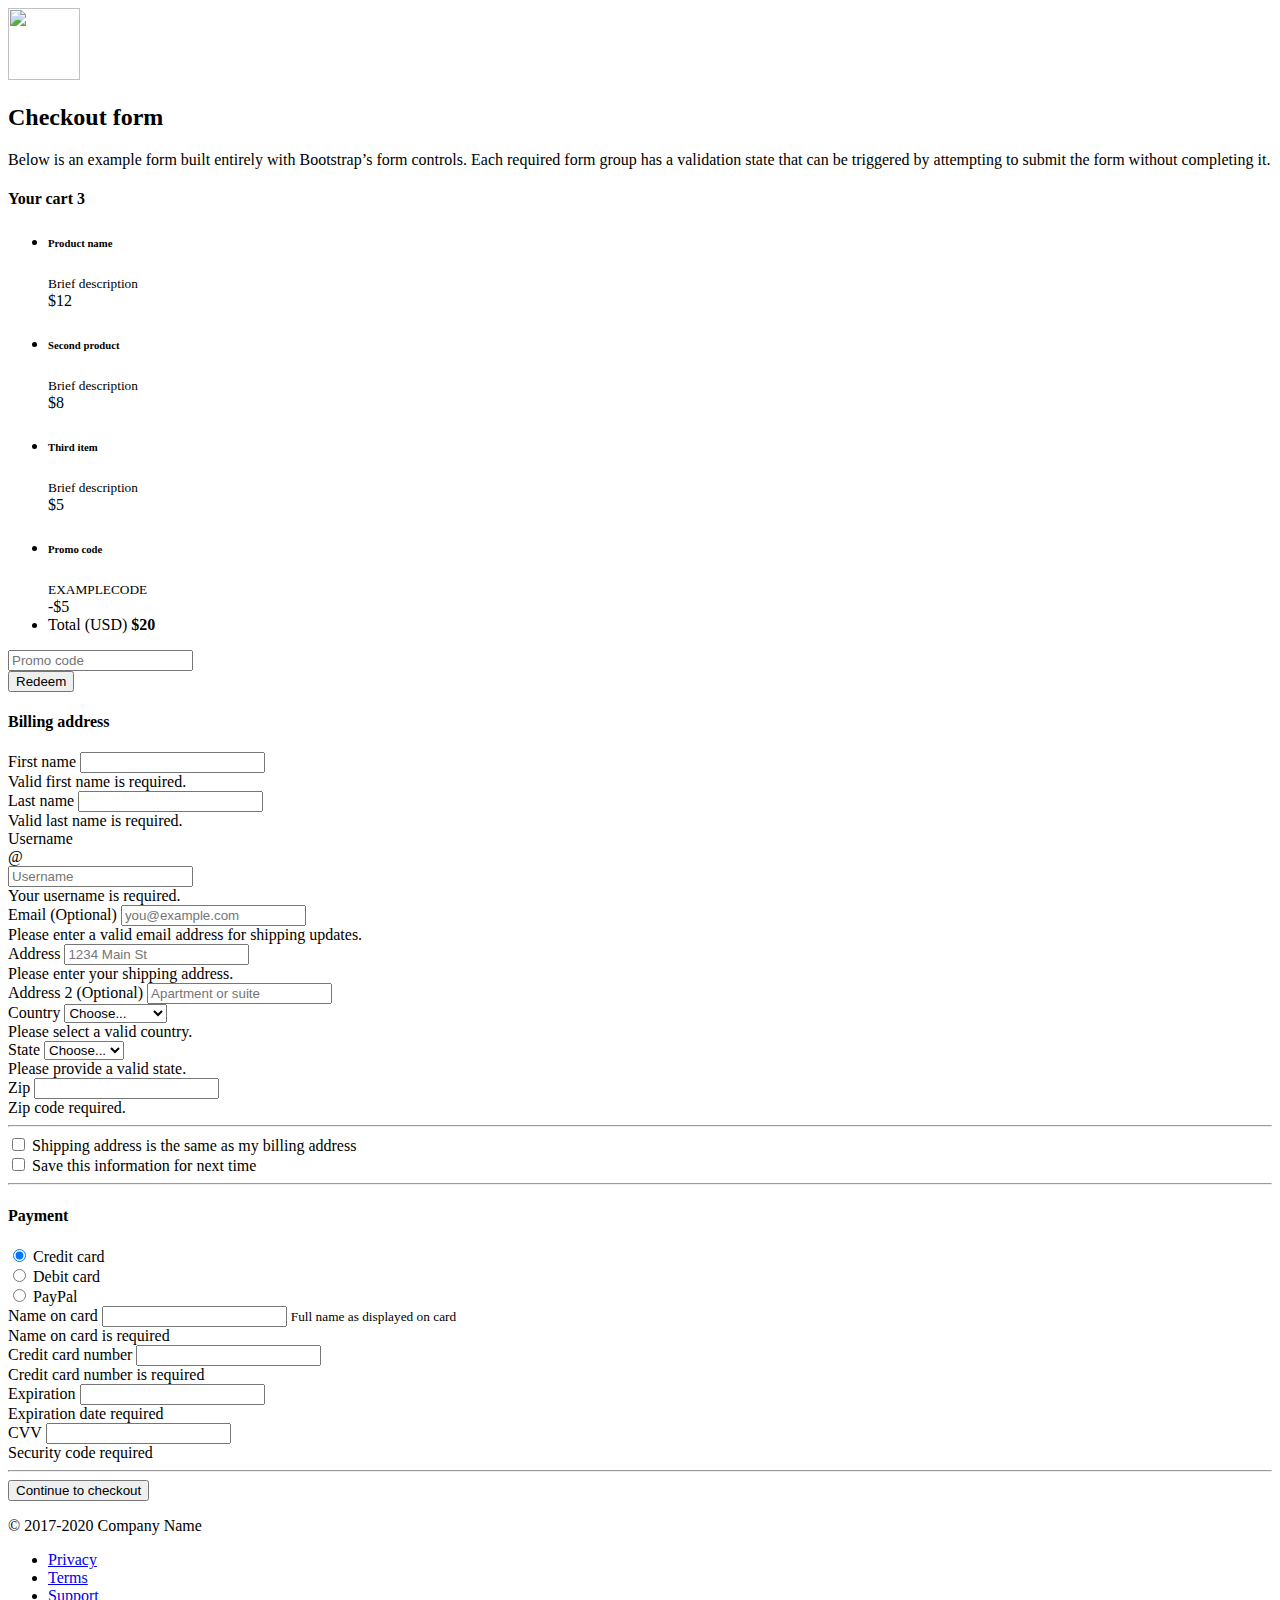
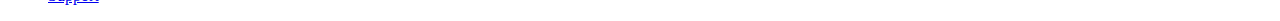
==== checkout/index.html @ 482634dd "Create index.html" ====
<!doctype html>
<html lang="en">
  <head>
    <meta charset="utf-8">
    <meta name="viewport" content="width=device-width, initial-scale=1, shrink-to-fit=no">
    <meta name="description" content="">
    <meta name="author" content="Mark Otto, Jacob Thornton, and Bootstrap contributors">
    <meta name="generator" content="Jekyll v4.1.1">
    <title>Checkout example · Bootstrap</title>

    <link rel="canonical" href="https://getbootstrap.com/docs/4.5/examples/checkout/">

    <!-- Bootstrap core CSS -->
<link href="../assets/dist/css/bootstrap.min.css" rel="stylesheet">

    <style>
      .bd-placeholder-img {
        font-size: 1.125rem;
        text-anchor: middle;
        -webkit-user-select: none;
        -moz-user-select: none;
        -ms-user-select: none;
        user-select: none;
      }

      @media (min-width: 768px) {
        .bd-placeholder-img-lg {
          font-size: 3.5rem;
        }
      }
    </style>
    <!-- Custom styles for this template -->
    <link href="form-validation.css" rel="stylesheet">
  </head>
  <body class="bg-light">
    <div class="container">
  <div class="py-5 text-center">
    <img class="d-block mx-auto mb-4" src="../assets/brand/bootstrap-solid.svg" alt="" width="72" height="72">
    <h2>Checkout form</h2>
    <p class="lead">Below is an example form built entirely with Bootstrap’s form controls. Each required form group has a validation state that can be triggered by attempting to submit the form without completing it.</p>
  </div>

  <div class="row">
    <div class="col-md-4 order-md-2 mb-4">
      <h4 class="d-flex justify-content-between align-items-center mb-3">
        <span class="text-muted">Your cart</span>
        <span class="badge badge-secondary badge-pill">3</span>
      </h4>
      <ul class="list-group mb-3">
        <li class="list-group-item d-flex justify-content-between lh-condensed">
          <div>
            <h6 class="my-0">Product name</h6>
            <small class="text-muted">Brief description</small>
          </div>
          <span class="text-muted">$12</span>
        </li>
        <li class="list-group-item d-flex justify-content-between lh-condensed">
          <div>
            <h6 class="my-0">Second product</h6>
            <small class="text-muted">Brief description</small>
          </div>
          <span class="text-muted">$8</span>
        </li>
        <li class="list-group-item d-flex justify-content-between lh-condensed">
          <div>
            <h6 class="my-0">Third item</h6>
            <small class="text-muted">Brief description</small>
          </div>
          <span class="text-muted">$5</span>
        </li>
        <li class="list-group-item d-flex justify-content-between bg-light">
          <div class="text-success">
            <h6 class="my-0">Promo code</h6>
            <small>EXAMPLECODE</small>
          </div>
          <span class="text-success">-$5</span>
        </li>
        <li class="list-group-item d-flex justify-content-between">
          <span>Total (USD)</span>
          <strong>$20</strong>
        </li>
      </ul>

      <form class="card p-2">
        <div class="input-group">
          <input type="text" class="form-control" placeholder="Promo code">
          <div class="input-group-append">
            <button type="submit" class="btn btn-secondary">Redeem</button>
          </div>
        </div>
      </form>
    </div>
    <div class="col-md-8 order-md-1">
      <h4 class="mb-3">Billing address</h4>
      <form class="needs-validation" novalidate>
        <div class="row">
          <div class="col-md-6 mb-3">
            <label for="firstName">First name</label>
            <input type="text" class="form-control" id="firstName" placeholder="" value="" required>
            <div class="invalid-feedback">
              Valid first name is required.
            </div>
          </div>
          <div class="col-md-6 mb-3">
            <label for="lastName">Last name</label>
            <input type="text" class="form-control" id="lastName" placeholder="" value="" required>
            <div class="invalid-feedback">
              Valid last name is required.
            </div>
          </div>
        </div>

        <div class="mb-3">
          <label for="username">Username</label>
          <div class="input-group">
            <div class="input-group-prepend">
              <span class="input-group-text">@</span>
            </div>
            <input type="text" class="form-control" id="username" placeholder="Username" required>
            <div class="invalid-feedback" style="width: 100%;">
              Your username is required.
            </div>
          </div>
        </div>

        <div class="mb-3">
          <label for="email">Email <span class="text-muted">(Optional)</span></label>
          <input type="email" class="form-control" id="email" placeholder="you@example.com">
          <div class="invalid-feedback">
            Please enter a valid email address for shipping updates.
          </div>
        </div>

        <div class="mb-3">
          <label for="address">Address</label>
          <input type="text" class="form-control" id="address" placeholder="1234 Main St" required>
          <div class="invalid-feedback">
            Please enter your shipping address.
          </div>
        </div>

        <div class="mb-3">
          <label for="address2">Address 2 <span class="text-muted">(Optional)</span></label>
          <input type="text" class="form-control" id="address2" placeholder="Apartment or suite">
        </div>

        <div class="row">
          <div class="col-md-5 mb-3">
            <label for="country">Country</label>
            <select class="custom-select d-block w-100" id="country" required>
              <option value="">Choose...</option>
              <option>United States</option>
            </select>
            <div class="invalid-feedback">
              Please select a valid country.
            </div>
          </div>
          <div class="col-md-4 mb-3">
            <label for="state">State</label>
            <select class="custom-select d-block w-100" id="state" required>
              <option value="">Choose...</option>
              <option>California</option>
            </select>
            <div class="invalid-feedback">
              Please provide a valid state.
            </div>
          </div>
          <div class="col-md-3 mb-3">
            <label for="zip">Zip</label>
            <input type="text" class="form-control" id="zip" placeholder="" required>
            <div class="invalid-feedback">
              Zip code required.
            </div>
          </div>
        </div>
        <hr class="mb-4">
        <div class="custom-control custom-checkbox">
          <input type="checkbox" class="custom-control-input" id="same-address">
          <label class="custom-control-label" for="same-address">Shipping address is the same as my billing address</label>
        </div>
        <div class="custom-control custom-checkbox">
          <input type="checkbox" class="custom-control-input" id="save-info">
          <label class="custom-control-label" for="save-info">Save this information for next time</label>
        </div>
        <hr class="mb-4">

        <h4 class="mb-3">Payment</h4>

        <div class="d-block my-3">
          <div class="custom-control custom-radio">
            <input id="credit" name="paymentMethod" type="radio" class="custom-control-input" checked required>
            <label class="custom-control-label" for="credit">Credit card</label>
          </div>
          <div class="custom-control custom-radio">
            <input id="debit" name="paymentMethod" type="radio" class="custom-control-input" required>
            <label class="custom-control-label" for="debit">Debit card</label>
          </div>
          <div class="custom-control custom-radio">
            <input id="paypal" name="paymentMethod" type="radio" class="custom-control-input" required>
            <label class="custom-control-label" for="paypal">PayPal</label>
          </div>
        </div>
        <div class="row">
          <div class="col-md-6 mb-3">
            <label for="cc-name">Name on card</label>
            <input type="text" class="form-control" id="cc-name" placeholder="" required>
            <small class="text-muted">Full name as displayed on card</small>
            <div class="invalid-feedback">
              Name on card is required
            </div>
          </div>
          <div class="col-md-6 mb-3">
            <label for="cc-number">Credit card number</label>
            <input type="text" class="form-control" id="cc-number" placeholder="" required>
            <div class="invalid-feedback">
              Credit card number is required
            </div>
          </div>
        </div>
        <div class="row">
          <div class="col-md-3 mb-3">
            <label for="cc-expiration">Expiration</label>
            <input type="text" class="form-control" id="cc-expiration" placeholder="" required>
            <div class="invalid-feedback">
              Expiration date required
            </div>
          </div>
          <div class="col-md-3 mb-3">
            <label for="cc-cvv">CVV</label>
            <input type="text" class="form-control" id="cc-cvv" placeholder="" required>
            <div class="invalid-feedback">
              Security code required
            </div>
          </div>
        </div>
        <hr class="mb-4">
        <button class="btn btn-primary btn-lg btn-block" type="submit">Continue to checkout</button>
      </form>
    </div>
  </div>

  <footer class="my-5 pt-5 text-muted text-center text-small">
    <p class="mb-1">&copy; 2017-2020 Company Name</p>
    <ul class="list-inline">
      <li class="list-inline-item"><a href="#">Privacy</a></li>
      <li class="list-inline-item"><a href="#">Terms</a></li>
      <li class="list-inline-item"><a href="#">Support</a></li>
    </ul>
  </footer>
</div>
<script src="https://code.jquery.com/jquery-3.5.1.slim.min.js" integrity="sha384-DfXdz2htPH0lsSSs5nCTpuj/zy4C+OGpamoFVy38MVBnE+IbbVYUew+OrCXaRkfj" crossorigin="anonymous"></script>
      <script>window.jQuery || document.write('<script src="../assets/js/vendor/jquery.slim.min.js"><\/script>')</script><script src="../assets/dist/js/bootstrap.bundle.min.js"></script>
        <script src="form-validation.js"></script></body>
</html>
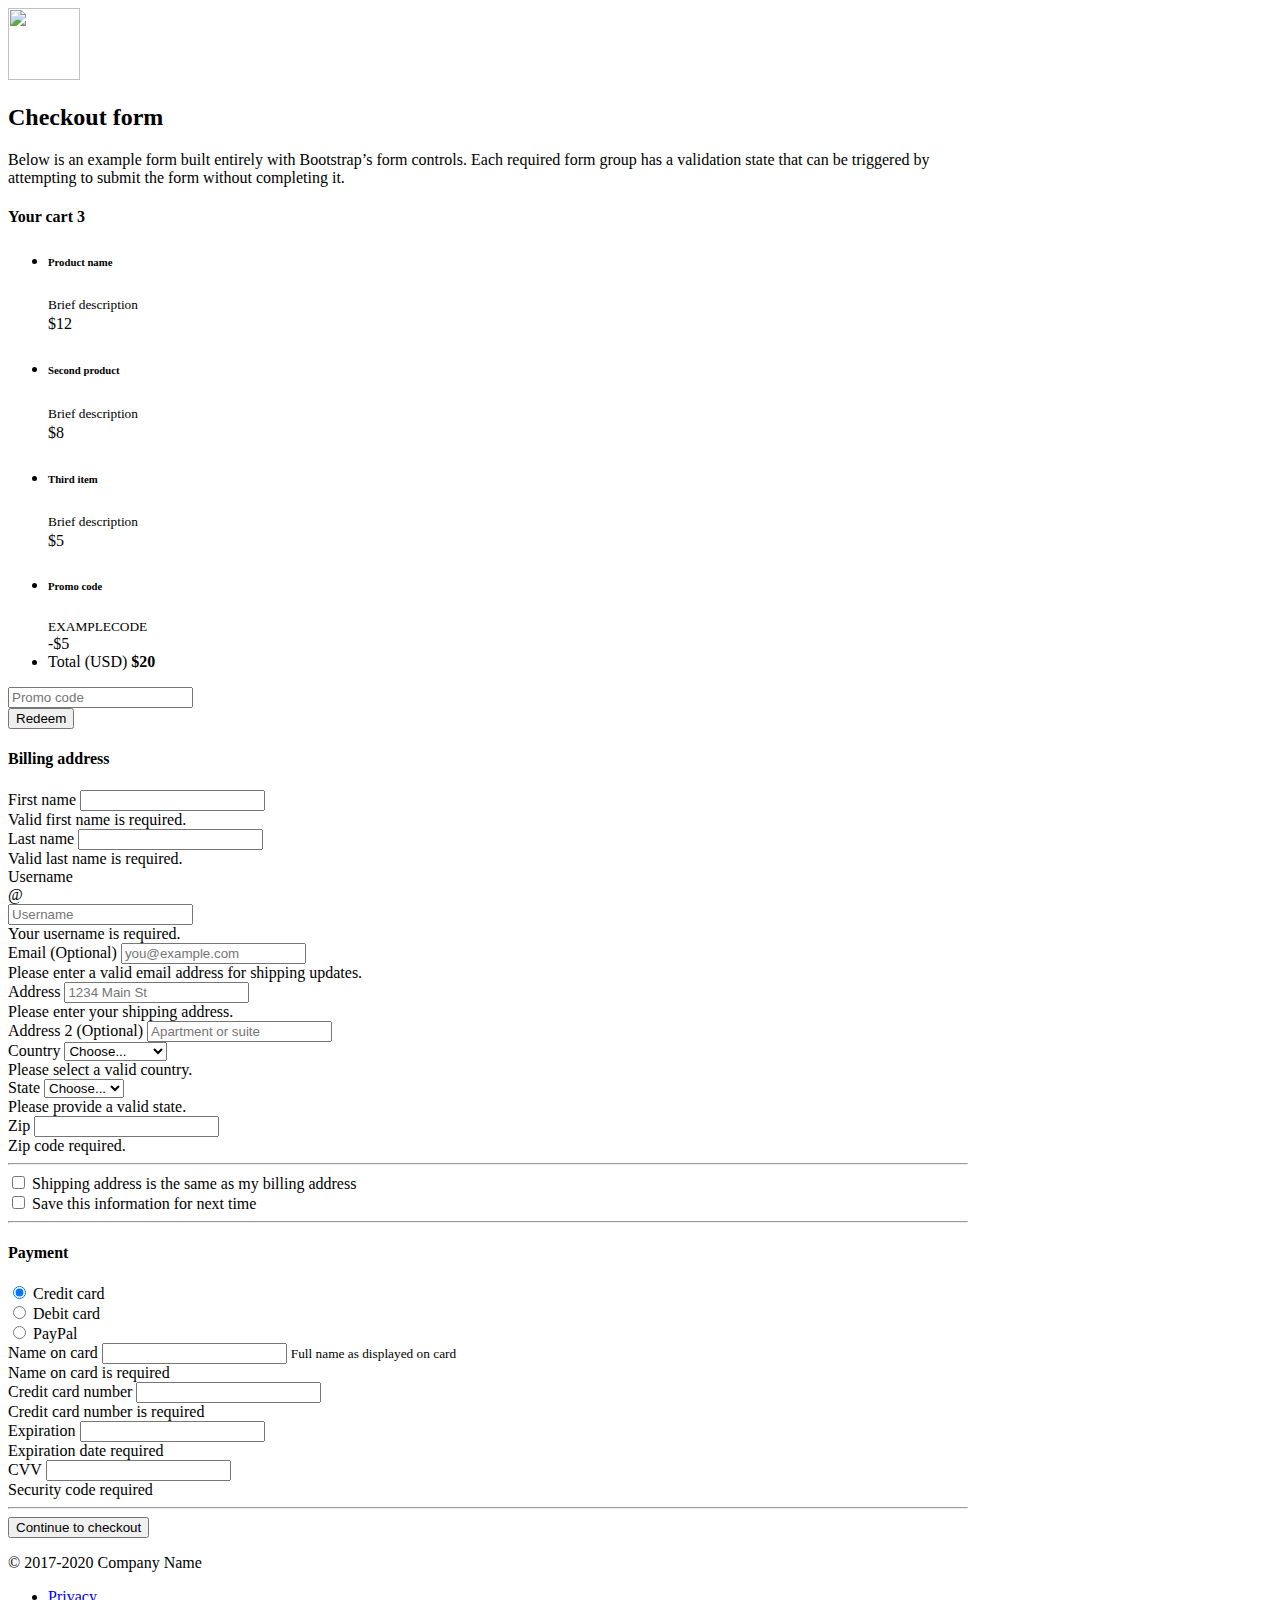
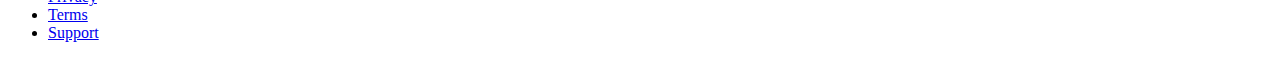
==== commit 8a9653a7: "Update index.html" ====
--- a/checkout/index.html
+++ b/checkout/index.html
@@ -8,7 +8,7 @@
     <meta name="generator" content="Jekyll v4.1.1">
     <title>Checkout example · Bootstrap</title>
 
-    <link rel="canonical" href="https://getbootstrap.com/docs/4.5/examples/checkout/">
+    <link rel="canonical" href="https://hamin88.github.io/pages/checkout/">
 
     <!-- Bootstrap core CSS -->
 <link href="../assets/dist/css/bootstrap.min.css" rel="stylesheet">
--- a/checkout/form-validation.css
+++ b/checkout/form-validation.css
@@ -0,0 +1,5 @@
+.container {
+  max-width: 960px;
+}
+
+.lh-condensed { line-height: 1.25; }
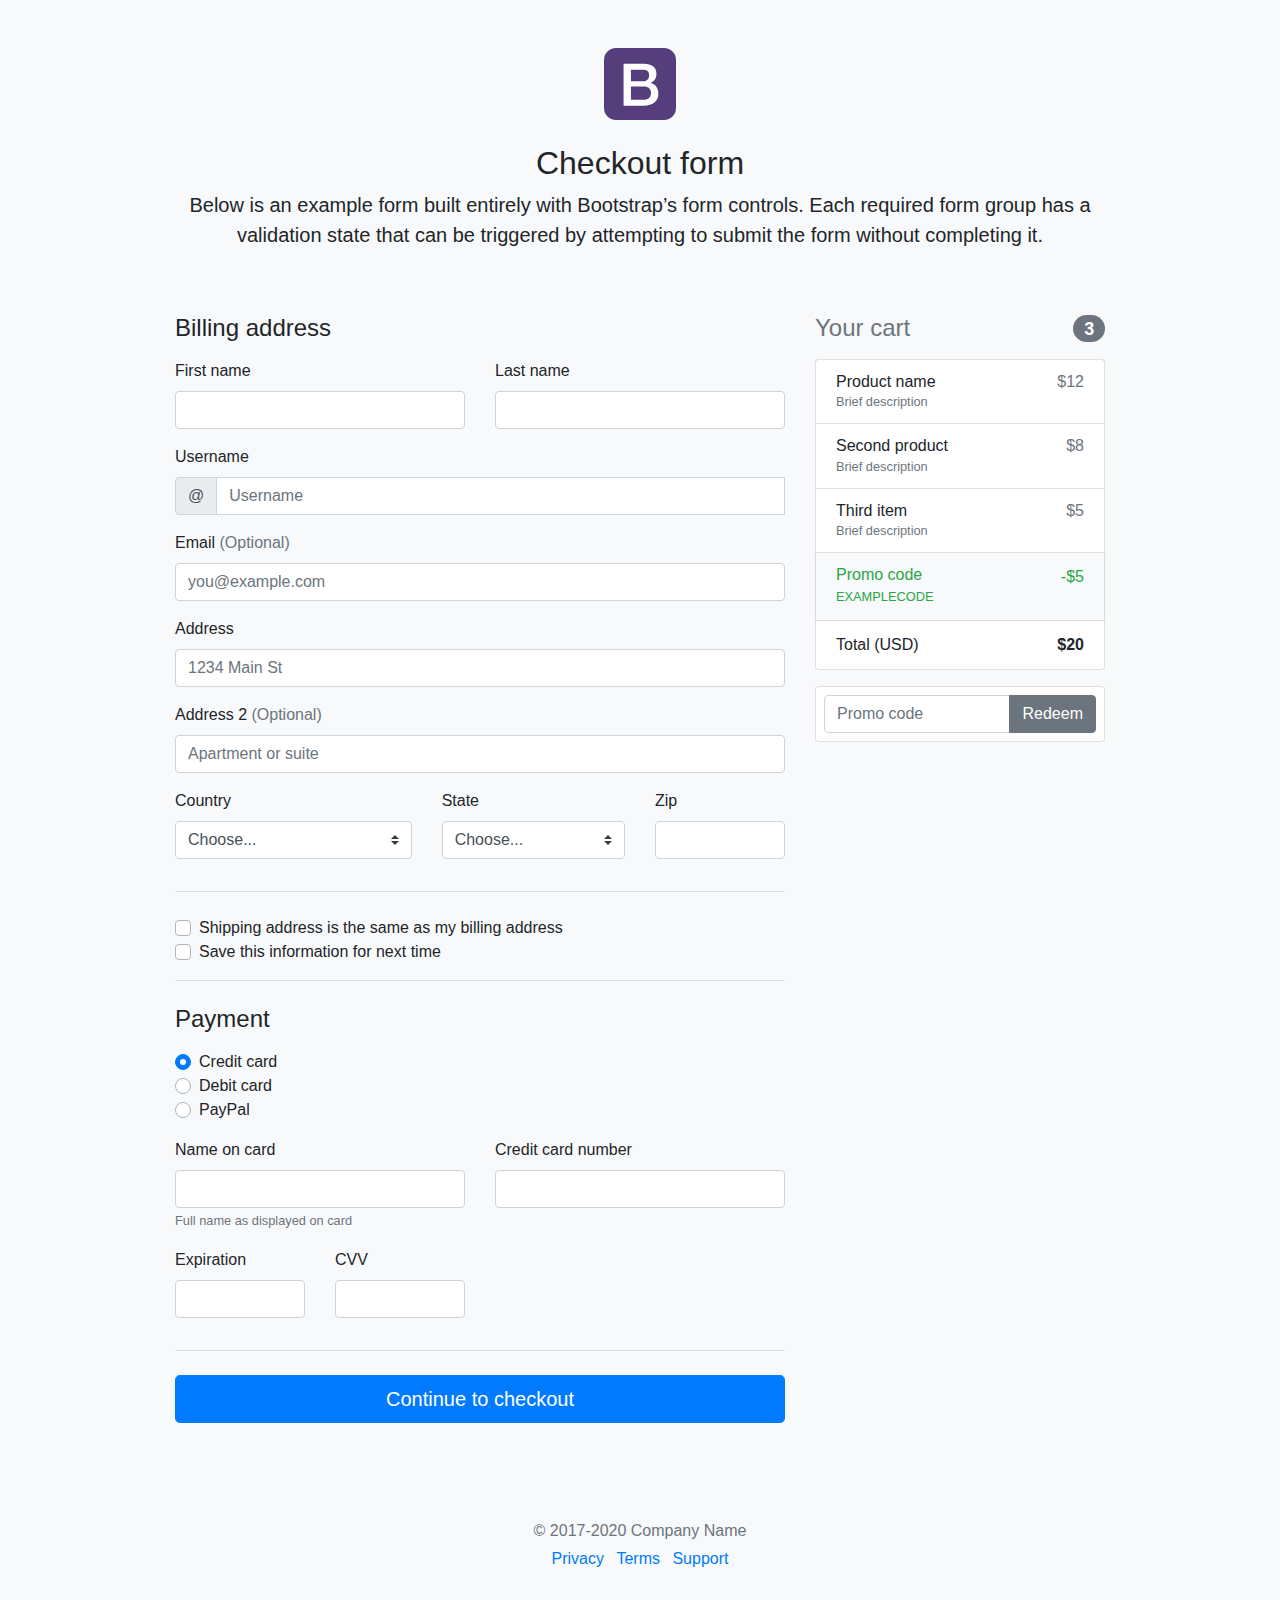
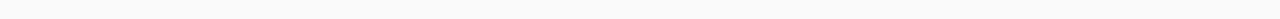
==== commit ab2f207a: "Update index.html" ====
--- a/checkout/index.html
+++ b/checkout/index.html
@@ -11,7 +11,7 @@
     <link rel="canonical" href="https://hamin88.github.io/pages/checkout/">
 
     <!-- Bootstrap core CSS -->
-<link href="../assets/dist/css/bootstrap.min.css" rel="stylesheet">
+<link href="../assets/bootstrap.min.css" rel="stylesheet">
 
     <style>
       .bd-placeholder-img {
@@ -35,7 +35,7 @@
   <body class="bg-light">
     <div class="container">
   <div class="py-5 text-center">
-    <img class="d-block mx-auto mb-4" src="../assets/brand/bootstrap-solid.svg" alt="" width="72" height="72">
+    <img class="d-block mx-auto mb-4" src="../assets/bootstrap-solid.svg" alt="" width="72" height="72">
     <h2>Checkout form</h2>
     <p class="lead">Below is an example form built entirely with Bootstrap’s form controls. Each required form group has a validation state that can be triggered by attempting to submit the form without completing it.</p>
   </div>
@@ -249,6 +249,6 @@
   </footer>
 </div>
 <script src="https://code.jquery.com/jquery-3.5.1.slim.min.js" integrity="sha384-DfXdz2htPH0lsSSs5nCTpuj/zy4C+OGpamoFVy38MVBnE+IbbVYUew+OrCXaRkfj" crossorigin="anonymous"></script>
-      <script>window.jQuery || document.write('<script src="../assets/js/vendor/jquery.slim.min.js"><\/script>')</script><script src="../assets/dist/js/bootstrap.bundle.min.js"></script>
+      <script>window.jQuery || document.write('<script src="../assets/jquery.slim.min.js"><\/script>')</script><script src="../assets/bootstrap.bundle.min.js"></script>
         <script src="form-validation.js"></script></body>
 </html>
